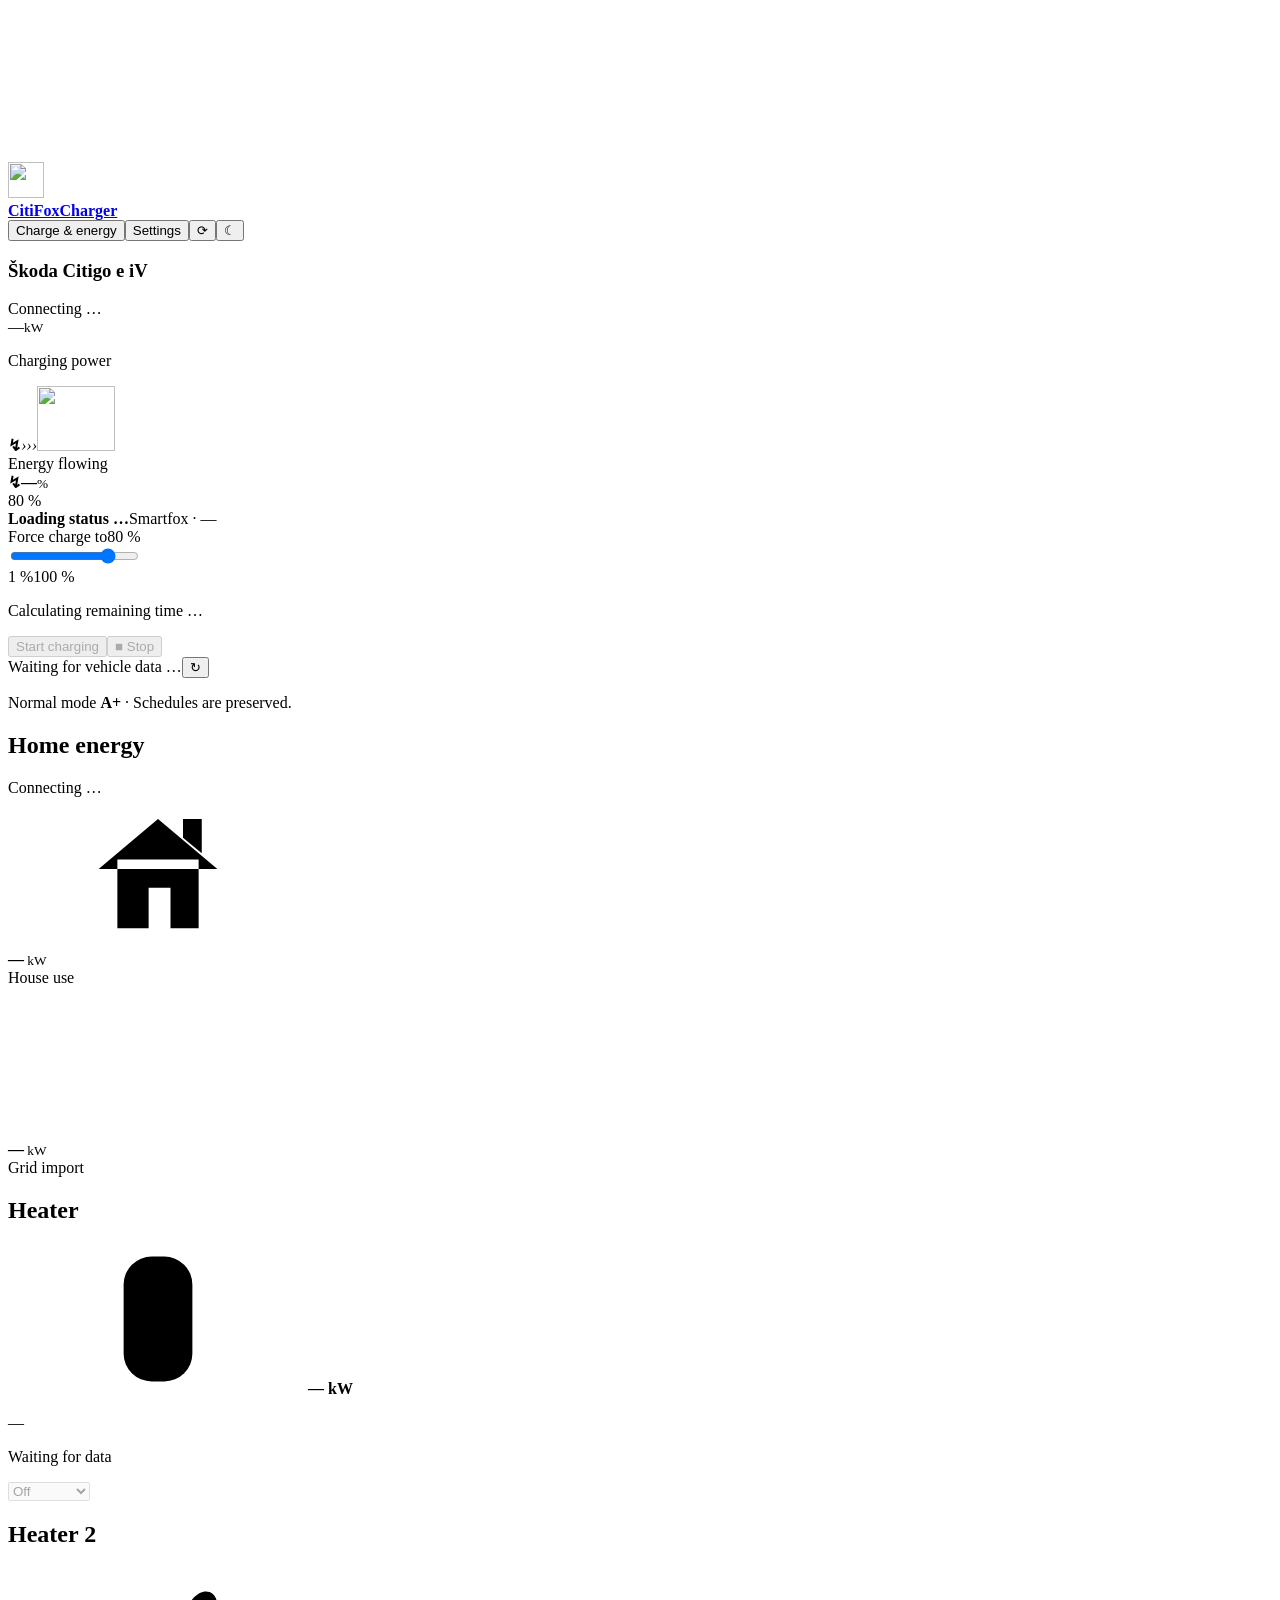
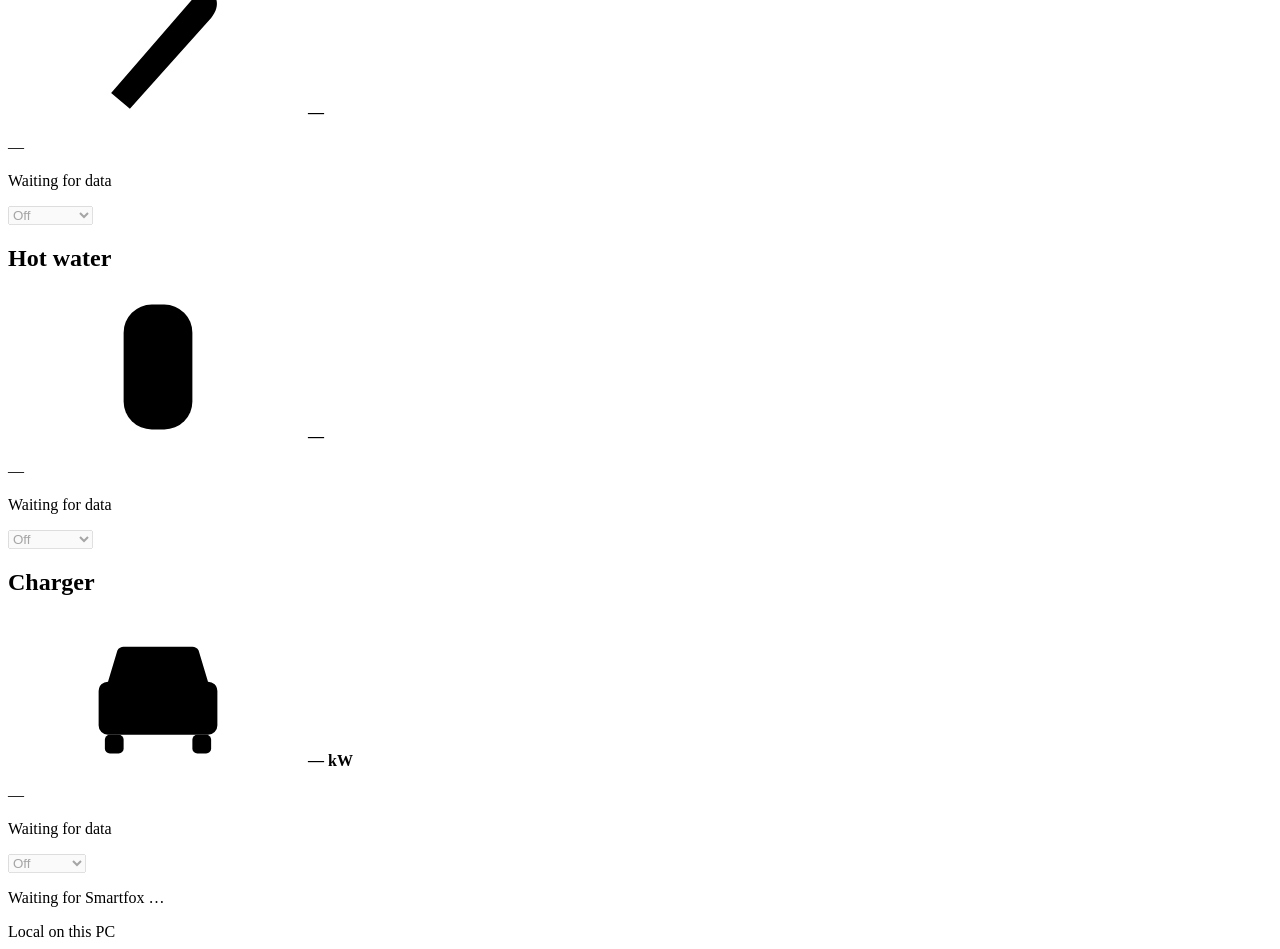
==== citifoxcharger/web/index.html @ cf266eaa "Show charging power prominently and SOC in a larger battery" ====
<!doctype html>
<html lang="en"><head><meta charset="utf-8"><meta name="viewport" content="width=device-width,initial-scale=1"><title>CitiFoxCharger</title><link rel="icon" type="image/png" href="/icon.png?v=1.8.11"><link rel="apple-touch-icon" href="/icon.png?v=1.8.11"><link rel="stylesheet" href="/style.css"><script src="/i18n.js" defer></script><script src="/app.js" defer></script></head>
<body><div class="shell">
<svg class="icon-definitions" aria-hidden="true" xmlns="http://www.w3.org/2000/svg"><defs>
<symbol id="icon-house" viewBox="0 0 48 48"><path d="m5 23 19-16 19 16M11 20v22h10V29h7v13h9V20M32 13V7h6v11"/></symbol>
<symbol id="icon-grid" viewBox="0 0 48 48"><path d="m24 4-14 39m14-39 14 39M19 16h10M15 28h18M11 39h26M14 17h20M9 29h30M19 16l14 12m-4-12L15 28m0 0 22 11m-4-11L11 39"/></symbol>
<symbol id="icon-boiler" viewBox="0 0 48 48"><rect x="13" y="4" width="22" height="40" rx="9"/><circle cx="24" cy="15" r="5"/><path d="m24 12 2 3M18 44v2m12-2v2"/></symbol>
<symbol id="icon-heater" viewBox="0 0 48 48"><path d="m9 40 26-30c5-6 11 0 6 6L15 45M13 39l26-29M7 36l12 10M5 40l8 7"/></symbol>
<symbol id="icon-car" viewBox="0 0 48 48"><path d="m8 21 3-10c.4-.8 1.2-1.2 2-1.2h22c.8 0 1.6.4 2 1.2l3 10M8 21h32a3 3 0 0 1 3 3v11a3 3 0 0 1-3 3H8a3 3 0 0 1-3-3V24a3 3 0 0 1 3-3Z"/><rect x="7" y="38" width="6" height="6" rx="1.6"/><rect x="35" y="38" width="6" height="6" rx="1.6"/><circle cx="14" cy="27" r="2.1" fill="currentColor" stroke="none"/><circle cx="34" cy="27" r="2.1" fill="currentColor" stroke="none"/><path d="M16 31.5q8 7 16 0"/></symbol>
</defs></svg>
<header><a class="brand" href="/" aria-label="CitiFoxCharger home"><img class="brand-icon" src="/icon.png?v=1.8.11" width="36" height="36" alt=""><div class="brand-info"><strong>CitiFoxCharger</strong><time id="header-clock" class="header-clock"></time></div></a><nav aria-label="Main navigation"><button class="nav active" data-tab="overview">Charge &amp; energy</button><button class="nav" data-tab="settings">Settings</button><button id="reload-app" class="nav reload-app" aria-label="Reload page" title="Reload page without restarting the backend">⟳</button><button id="theme-toggle" class="nav theme-toggle" aria-label="Switch to dark mode" title="Change appearance">☾</button></nav></header>
<main><div id="global-error" class="notice error" role="alert" hidden></div><div id="toast" class="notice success" role="status" hidden></div>
<section id="overview" aria-label="Charging">
  <article class="card charging-card">
    <div class="card-top"><div><button id="open-limit-trial" class="trial-shortcut" type="button" hidden>Prepare vehicle-stop test · 60 min</button><h1>Škoda Citigo e iV</h1></div><span id="car-badge" class="badge">Connecting …</span></div>
    <div class="soc-row"><div><div class="metric"><span id="power-reading" title="Current charging power from Smartfox">—</span><small>kW</small></div><p class="muted">Charging power</p></div><div class="charge-motion" aria-hidden="true"><div class="charge-stream"><b>↯</b><i>›</i><i>›</i><i>›</i><img class="charging-car" src="/charging-car.png?v=1.8.11" width="78" height="65" alt=""></div><span>Energy flowing</span></div><div class="power-group"><div class="battery" role="group" aria-label="Battery level"><div id="battery-fill" class="battery-fill" aria-hidden="true"></div><span class="battery-level"><b aria-hidden="true">↯</b><strong id="soc">—</strong><small>%</small></span></div></div></div>
    <div class="soc-progress"><div class="track" role="progressbar" aria-label="Battery level" aria-valuemin="0" aria-valuemax="100" id="soc-progress"><span id="soc-track"></span></div><div class="soc-target" id="soc-target"><span id="soc-target-label">80 %</span></div></div>
    <div class="status-line"><span class="status-dot" id="charging-dot"></span><strong id="car-state">Loading status …</strong><span id="charger-mode" class="mode-badge">Smartfox · —</span></div>
    <div class="target-control"><div class="target-heading"><label id="target-label" for="target">Force charge to</label><output id="target-value" for="target">80 %</output></div><input id="target" type="range" min="1" max="100" value="80" step="1" aria-label="Target battery level in percent"><div class="range-labels"><span>1 %</span><span>100 %</span></div><p id="charge-eta" class="charge-eta" title="Estimate using 32.3 kWh usable capacity, assumed 90% efficiency and constant power. Temperature and schedules may change it.">Calculating remaining time …</p></div>
    <div class="actions"><button id="force" class="button primary" disabled>Start charging</button><button id="stop" class="button secondary" disabled>■ Stop</button></div>
    <p id="operation-hint" class="operation-hint" hidden></p><div id="session-status" class="session-status" role="status" hidden></div>
    <div class="card-bottom"><span class="data-timestamps"><span id="car-time">Waiting for vehicle data …</span><span id="car-read"></span></span><button id="refresh" aria-label="Refresh display" title="Refresh display">↻</button></div>
  </article>
  <p id="normal-mode-note" class="normal-mode">Normal mode <strong>A+</strong> · Schedules are preserved.</p>
  <p id="monitoring-note" class="normal-mode" role="status" hidden></p>
 <article id="energy" class="card energy-card compact-energy" aria-label="Energy overview">
  <div class="card-top"><h2>Home energy</h2><span id="energy-badge" class="badge">Connecting …</span></div>
  <div class="energy-flow" id="energy-flow">
   <div class="energy-ring house-ring"><svg class="energy-icon" aria-hidden="true"><use href="#icon-house"/></svg><div><strong id="house-power">—</strong><small> kW</small></div><span>House use</span></div>
   <div class="energy-link" aria-hidden="true"><span></span></div>
   <div class="energy-ring grid-ring" id="grid-ring"><svg class="energy-icon" aria-hidden="true"><use href="#icon-grid"/></svg><div><strong id="grid-power">—</strong><small> kW</small></div><span id="grid-label">Grid import</span></div>
  </div>
  <div class="energy-devices">
   <div class="energy-device"><div class="device-heading"><span class="device-dot" id="heater-dot"></span><h2>Heater</h2></div><svg class="device-icon" aria-hidden="true"><use href="#icon-boiler"/></svg><strong id="heater-power">— kW</strong><p id="heater-detail" class="device-detail">—</p><p id="heater-status" class="device-status">Waiting for data</p><select id="heater-mode" class="heater-mode" aria-label="Heater mode" disabled><option value="unknown" disabled>Unknown</option><option value="off">Off</option><option value="auto">Automatic</option><option value="manual">Manual</option></select></div>
   <div class="energy-device"><div class="device-heading"><span class="device-dot" id="heater2-dot"></span><h2>Heater 2</h2></div><svg class="device-icon" aria-hidden="true"><use href="#icon-heater"/></svg><strong id="heater2-state">—</strong><p id="heater2-detail" class="device-detail">—</p><p id="heater2-status" class="device-status">Waiting for data</p><select id="heater2-mode" class="heater-mode" aria-label="Heater 2 mode" disabled><option value="unknown" disabled>Unknown</option><option value="off">Off</option><option value="auto">Automatic</option><option value="manual">Manual on</option></select></div>
   <div class="energy-device"><div class="device-heading"><span class="device-dot" id="hot-water-dot"></span><h2>Hot water</h2></div><svg class="device-icon" aria-hidden="true"><use href="#icon-boiler"/></svg><strong id="hot-water-state">—</strong><p id="hot-water-detail" class="device-detail">—</p><p id="hot-water-status" class="device-status">Waiting for data</p><select id="hot-water-mode" class="heater-mode" aria-label="Hot water mode" disabled><option value="unknown" disabled>Unknown</option><option value="off">Off</option><option value="auto">Automatic</option><option value="manual">Manual on</option></select></div>
   <div class="energy-device"><div class="device-heading"><span class="device-dot" id="station-dot"></span><h2>Charger</h2></div><svg class="device-icon" aria-hidden="true"><use href="#icon-car"/></svg><strong id="station-power">— kW</strong><p id="station-detail" class="device-detail">—</p><p id="station-status" class="device-status">Waiting for data</p><select id="station-mode" class="heater-mode" aria-label="Charger mode" disabled><option value="unknown" disabled>Unknown</option><option value="OFF">Off</option><option value="A+">A+</option><option value="M+">M+</option></select></div>
  </div>
  <p id="energy-time" class="energy-time">Waiting for Smartfox …</p>
 </article>
</section>
<section id="settings" aria-label="Settings" hidden>
  <p class="fine app-version">Version: <span id="release-info">—</span></p>
  <div class="card appearance"><h2>Home network access</h2><p id="network-status" class="fine">Loading network status …</p><a id="network-url" hidden target="_blank" rel="noreferrer"></a><p id="network-certificate-download" hidden><a id="download-certificate" class="button secondary" href="/api/network/certificate" download="CitiFoxCharger-Home-Network.cer" title="Public certificate only; no private key">Download public certificate</a></p><p id="certificate-download-status" class="fine" role="status" hidden></p><p class="fine">Run once on the tablet: <strong>Setup-Network.cmd</strong> and choose network access settings. Guide: <strong>NETWORK.md</strong>. Device and key setup remain on the tablet.</p></div>
  <div class="card appearance"><h2>Appearance</h2><label for="language-choice">Language</label><select id="language-choice"><option value="de">Deutsch</option><option value="en">English</option></select><label for="theme-choice">Colour scheme</label><select id="theme-choice"><option value="system">System</option><option value="light">Light</option><option value="dark">Dark</option></select></div>
  <div class="settings-grid"><form id="config-form" class="card"><h2>Devices</h2><label>Smartfox address<input id="host" required></label><label>Vehicle identification number (VIN)<input id="vin" maxlength="17" autocomplete="off" spellcheck="false"></label>
    <details class="advanced"><summary>Advanced settings</summary><div class="form-grid"><label>Modbus port<input id="port" type="number" min="1" max="65535" required></label><label>Unit ID<input id="unit" type="number" min="1" max="247" required></label></div><label>Firmware<input id="firmware" maxlength="80"></label><div class="form-grid"><label>Smartfox poll (seconds)<input id="sf-poll" type="number" min="5" max="3600" required></label><label>Timeout (seconds)<input id="sf-timeout" type="number" min="1" max="10" required></label></div>
    <label>Read profile<select id="profile"><option value="observed">40999 / 41015 / 42111 · raw values</option><option value="manufacturer_v22e">Older manufacturer list v22e · Charger 1</option></select></label><label>Word order<select id="word-order"><option value="big">Most significant word first</option><option value="little">Least significant word first</option></select></label><label class="check"><input id="interpretation" type="checkbox"><span>Register meanings and word order were checked against this firmware.</span></label><div class="form-grid"><label>Škoda poll (seconds)<input id="car-poll" type="number" min="60" max="3600" required></label><label>Stale after (seconds)<input id="car-stale" type="number" min="300" max="86400" required></label></div><p class="fine">The target is checked against vehicle reports. Delays are possible. Monitoring requires the backend and PC to keep running.</p></details><button class="button primary" type="submit">Save</button></form>
    <form id="key-form" class="card"><h2>MyŠkoda access</h2><p id="key-status" class="fine"></p><label>Add or replace API key<input id="api-key" type="password" autocomplete="off" spellcheck="false" required minlength="8"></label><label class="check"><input id="persist" type="checkbox"><span>Save on this PC with Windows encryption</span></label><div class="actions"><button class="button primary" type="submit">Save key</button><button class="button secondary" type="button" id="clear-key">Remove</button></div><details class="advanced"><summary>Sign-in help</summary><p class="fine">Find keys in the MyŠkoda app under Profile → Smart Home.</p><a href="https://go.skoda.eu/api-keys" target="_blank" rel="noreferrer">Manage API keys ↗</a></details></form>
  </div>
  <section class="card diagnosis" hidden><h2>Vehicle charging limit</h2><p id="vehicle-limit-info" class="fine"></p><p class="fine">With a readable vehicle limit, manual Start sets and verifies the target. Otherwise M+ charging is monitored using SMARTFOX energy and vehicle reports. The estimated SOC is marked *. Missing cloud data do not stop charging. Measurement gaps increase uncertainty, with a target +5 fallback. Old starting SOC, capacity and losses affect accuracy. Charging profiles are not edited.</p><button id="restore-vehicle-limit" class="button secondary" type="button" hidden>Retry restoring vehicle limit</button><button id="confirm-restored-limit" class="button secondary" type="button" hidden>Confirm restored limit at vehicle</button><button id="release-limit-guard" class="button secondary" type="button" hidden>Release A+ normal mode</button>
   <details id="limit-test-panel" hidden><summary>Isolated vehicle-limit test</summary>
    <p>Sending a test limit alone never starts charging or changes SMARTFOX mode. A separate supervised trial can explicitly start with an unconfirmed limit. Existing charging schedules are not edited.</p>
    <ol><li>End any current charging session.</li><li>In CitiFoxCharger select Charger → Off. Wait for Off and 0 kW.</li><li>Choose a test limit and send it once. Do not use Force charge for this test.</li><li>Check the actual vehicle limit in MyŠkoda or the car if displayed. API acceptance alone is not confirmation.</li><li>Send the normal 80% limit, then end the test. The charger stays Off. Select A+ separately when you want normal operation again.</li></ol>
    <button id="prepare-limit-test-off" class="button secondary" type="button">1 · Charger Off for test</button>
    <label for="limit-test-target">Explicit test limit</label><input id="limit-test-target" type="number" min="1" max="100" step="1" value="37"><p class="fine">Exact integer, no rounding. The vehicle may reject values such as 37%.</p>
    <button id="send-limit-test" class="button secondary" type="button">Send test limit · no charging Start</button>
    <p class="fine">Vehicle-stop trial: no app stop at target; maximum 60 minutes after Start. Manual stops and app fallbacks make the test inconclusive.</p>
    <button id="start-limit-trial" class="button secondary" type="button" disabled>Supervised Start with unconfirmed limit</button>
    <button id="stop-limit-trial" class="button secondary" type="button" disabled>Stop trial · charger Off</button>
    <p id="limit-trial-result" class="fine" role="status" style="white-space:pre-line"></p><p id="limit-trial-reason" class="fine"></p>
    <button id="restore-limit-test" class="button secondary" type="button" disabled>Send normal 80% limit</button>
    <button id="end-limit-test" class="button secondary" type="button" disabled>End test · keep Off</button>
    <p id="limit-test-result" class="fine" role="status" style="white-space:pre-line">No vehicle-limit test has been run.</p><p id="limit-test-reason" class="fine"></p>
   </details>
  </section>
  <dialog id="end-limit-test-dialog" class="card"><h2>End isolated limit test</h2><p>Ending the test sends no command and leaves the charger Off. An accepted 80% request does not prove restoration. Check the actual vehicle limit before allowing normal charging. If the limit is not visible in MyŠkoda or the car, it remains unconfirmed.</p><button id="cancel-end-limit-test" type="button" class="button secondary">Cancel</button><button id="confirm-end-limit-test" type="button" class="button">End test and keep charger Off</button></dialog>
  <details class="card diagnosis"><summary>Diagnostics and connection details</summary><div class="diagnostic-report"><p class="fine">View or download a sanitized report from this device, including over the home network. No VIN, API key or passwords.</p><div class="diagnostic-actions"><button id="show-diagnostics" class="button secondary" type="button">Show diagnostics</button><a id="download-diagnostics" class="button secondary" href="/api/diagnostics/download" download="CitiFoxCharger-Diagnostics.json">Download JSON</a></div><p id="diagnostic-summary" class="fine" role="status"></p><pre id="diagnostic-json" class="diagnostic-json" hidden></pre></div><div class="diagnostic-grid"><div><h3>Smartfox</h3><p id="sf-meta" class="fine"></p><p id="sf-notice" class="fine"></p><p id="sf-control-reason" class="fine"></p><p id="sf-web-meta" class="fine"></p><a id="device-link" href="http://192.168.0.81/" target="_blank" rel="noreferrer">Open Smartfox ↗</a></div><div><h3>Škoda</h3><p id="car-message" class="fine"></p><p id="api-meta" class="fine"></p><p class="fine">Vehicle data and the cloud query can have different timestamps.</p><a href="https://public.api.connect.skoda-auto.cz/docs" target="_blank" rel="noreferrer">API documentation ↗</a></div></div><div class="table-wrap"><table><thead><tr><th>PDU address</th><th>16-bit words</th><th>Numeric candidate</th><th>Status</th></tr></thead><tbody id="register-rows"></tbody></table></div><h3>Recent actions</h3><ul id="events" class="event-list"></ul></details>
  <section id="app-update-panel" class="card diagnosis"><h2>Application update</h2><p class="fine" id="update-hint">Update from GitHub, restart the backend and reload this page.</p><button id="update-app" class="button secondary" disabled>Update & restart</button><div id="update-confirmation" hidden><p class="fine">Install updates from GitHub and restart the tablet backend now? This page will reconnect automatically.</p><div class="diagnostic-actions"><button id="confirm-update" class="button primary" type="button">Confirm update</button><button id="cancel-update" class="button secondary" type="button">Cancel</button></div></div><p id="update-status" class="fine" role="status" aria-live="polite"></p></section>
  <div class="app-control"><p class="fine">Monitoring continues with the browser closed. After a stop request, the app can exit once Smartfox confirms no charging power. Exit is blocked while charging.</p><button id="quit-app" class="button secondary">Exit app</button></div>
</section>
<dialog id="start-limit-trial-dialog" class="card"><h2>Supervised vehicle-stop trial</h2><p id="limit-trial-confirmation"></p><button id="cancel-limit-trial" type="button" class="button secondary">Cancel</button><button id="confirm-limit-trial" type="button" class="button">Accept unconfirmed limit and start trial</button></dialog>
<footer><span><span class="dot"></span><span id="location-label">Local on this PC</span></span><span id="connection-summary"></span></footer>
</main></div><dialog id="release-guard-dialog" class="card" aria-labelledby="release-guard-title"><h2 id="release-guard-title">Release A+ normal mode</h2><p>The vehicle limit remains unconfirmed, including 80%. A+ returns control to the vehicle and SMARTFOX rules and schedules, which may start charging. Check the desired limit directly in MyŠkoda or the car.</p><p>No vehicle start or further limit change will be sent. Automatic target control will end.</p><div class="actions"><button id="confirm-release-guard" class="button primary" type="button">Release A+ normal mode</button><button id="cancel-release-guard" class="button secondary" type="button">Cancel</button></div></dialog></body></html>
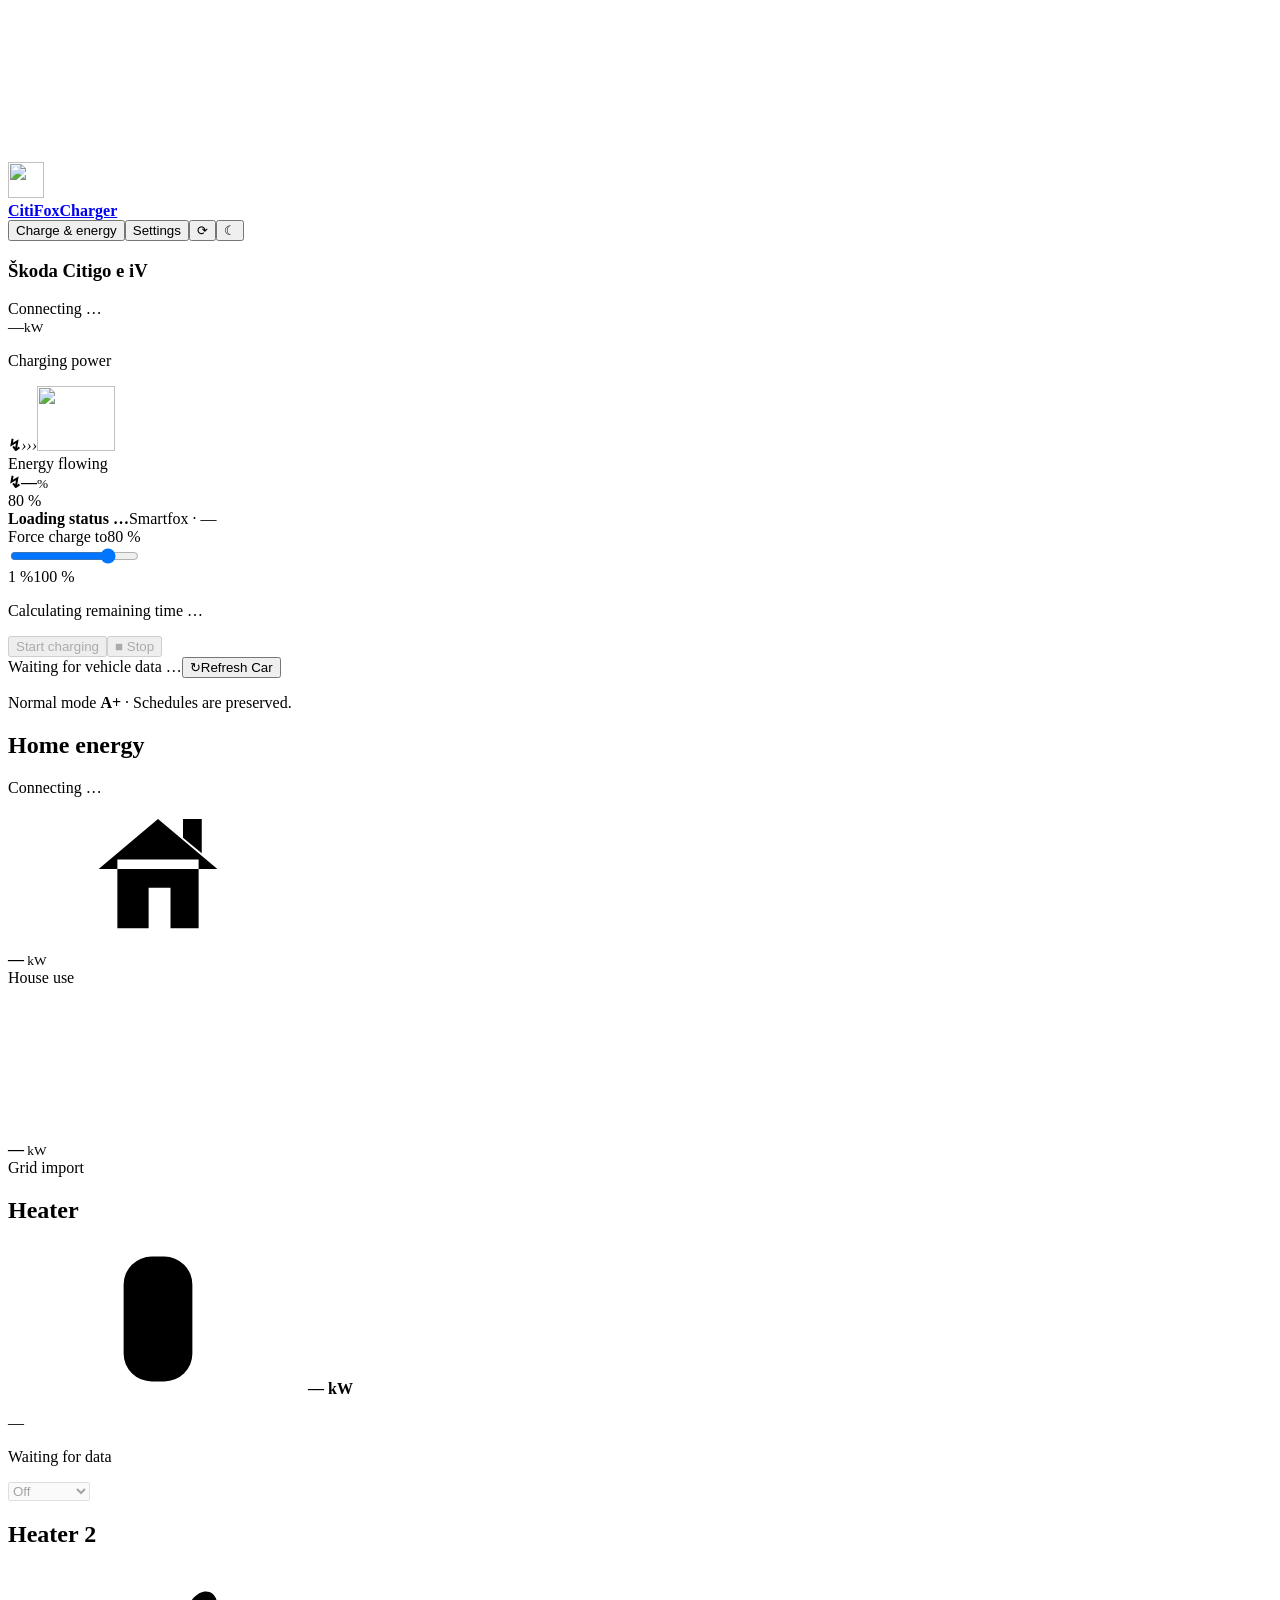
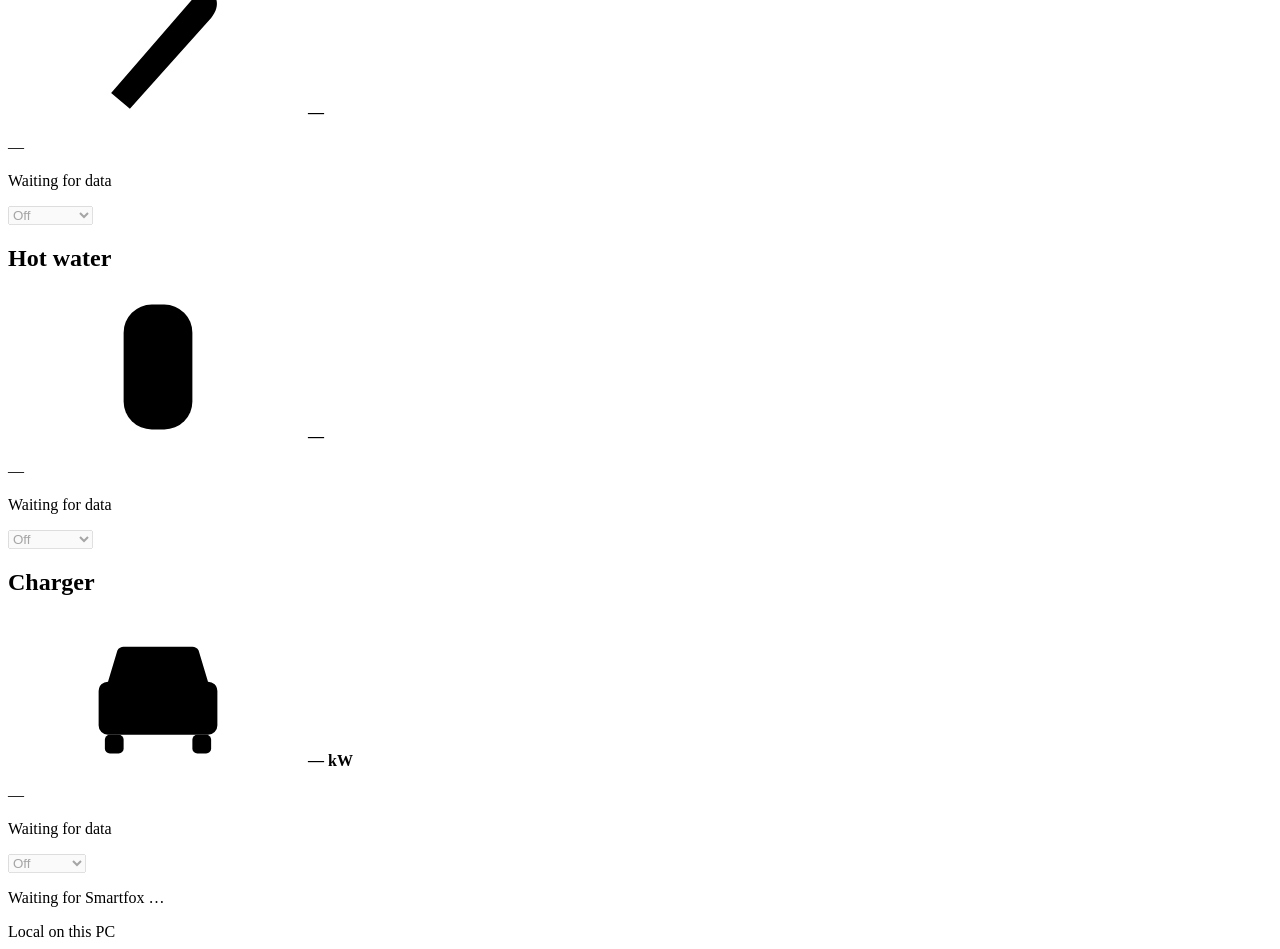
==== commit 6ac905de: "Label vehicle refresh and align phone power and battery side by side" ====
--- a/citifoxcharger/web/index.html
+++ b/citifoxcharger/web/index.html
@@ -19,7 +19,7 @@
     <div class="target-control"><div class="target-heading"><label id="target-label" for="target">Force charge to</label><output id="target-value" for="target">80 %</output></div><input id="target" type="range" min="1" max="100" value="80" step="1" aria-label="Target battery level in percent"><div class="range-labels"><span>1 %</span><span>100 %</span></div><p id="charge-eta" class="charge-eta" title="Estimate using 32.3 kWh usable capacity, assumed 90% efficiency and constant power. Temperature and schedules may change it.">Calculating remaining time …</p></div>
     <div class="actions"><button id="force" class="button primary" disabled>Start charging</button><button id="stop" class="button secondary" disabled>■ Stop</button></div>
     <p id="operation-hint" class="operation-hint" hidden></p><div id="session-status" class="session-status" role="status" hidden></div>
-    <div class="card-bottom"><span class="data-timestamps"><span id="car-time">Waiting for vehicle data …</span><span id="car-read"></span></span><button id="refresh" aria-label="Refresh display" title="Refresh display">↻</button></div>
+    <div class="card-bottom"><span class="data-timestamps"><span id="car-time">Waiting for vehicle data …</span><span id="car-read"></span></span><button id="refresh" aria-label="Refresh Car" title="Fetch available data from Škoda; vehicle timestamp may remain unchanged."><span aria-hidden="true">↻</span><span>Refresh Car</span></button></div>
   </article>
   <p id="normal-mode-note" class="normal-mode">Normal mode <strong>A+</strong> · Schedules are preserved.</p>
   <p id="monitoring-note" class="normal-mode" role="status" hidden></p>
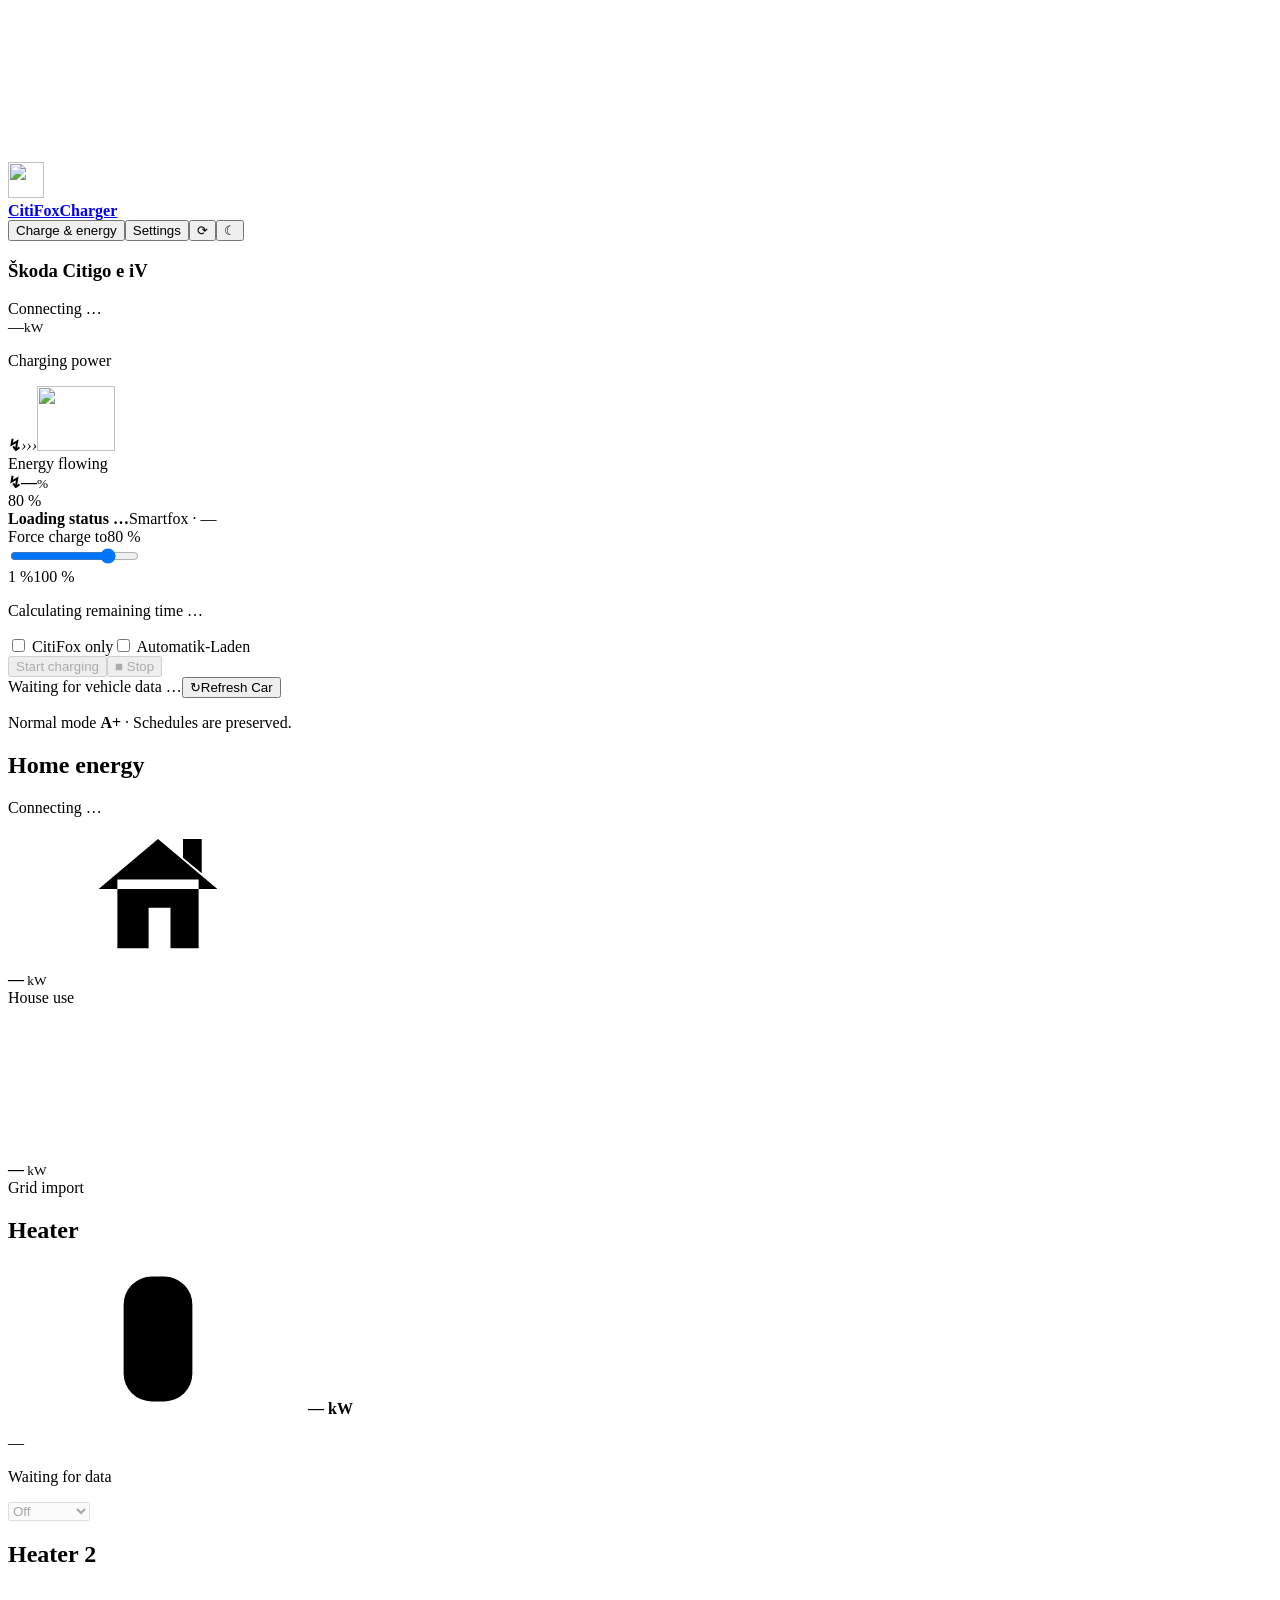
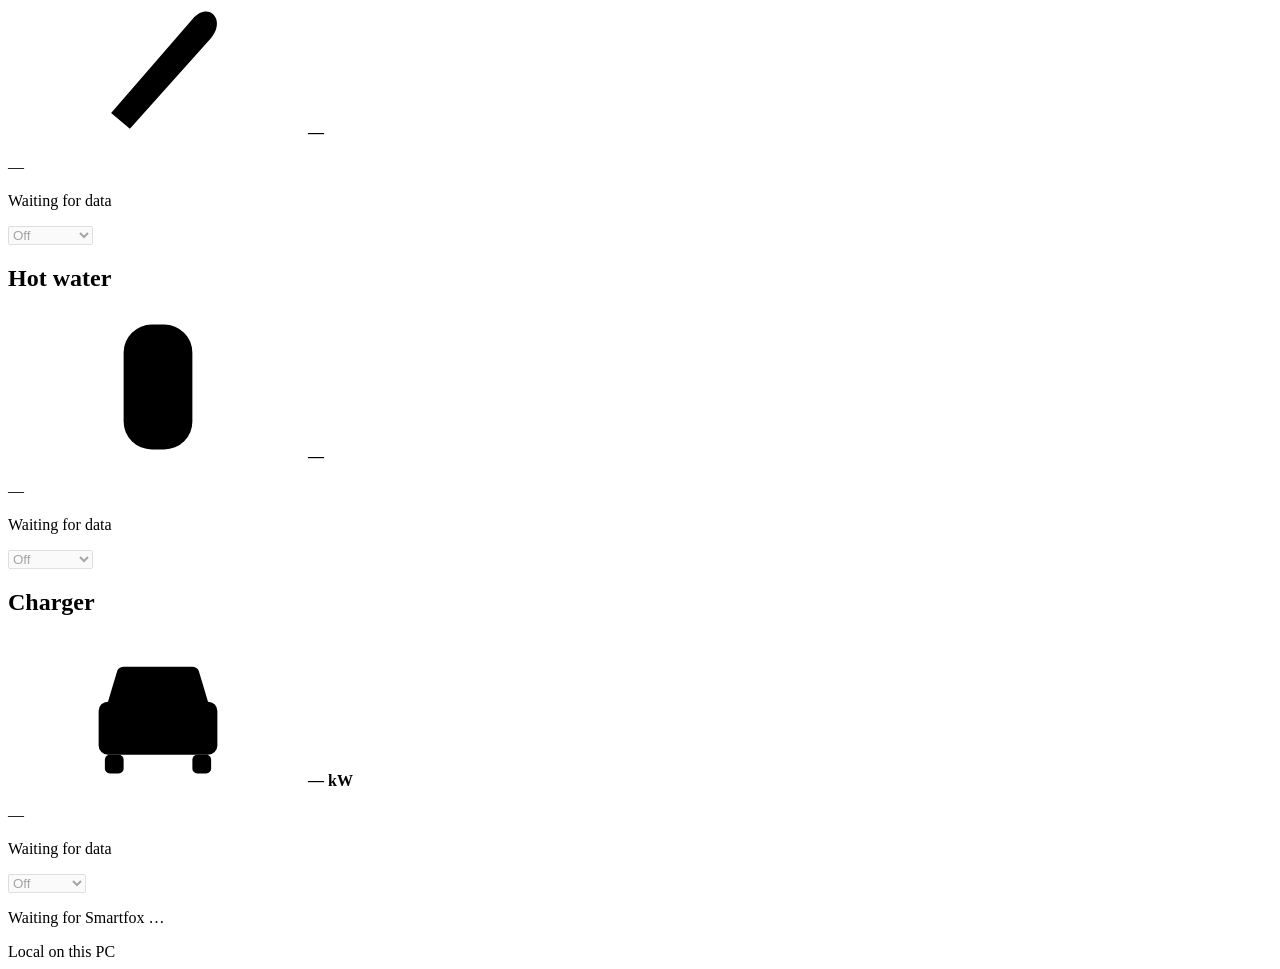
==== commit ee5d553d: "Add exclusive CitiFox ownership and monitored automatic charging window" ====
--- a/citifoxcharger/web/index.html
+++ b/citifoxcharger/web/index.html
@@ -17,6 +17,7 @@
     <div class="soc-progress"><div class="track" role="progressbar" aria-label="Battery level" aria-valuemin="0" aria-valuemax="100" id="soc-progress"><span id="soc-track"></span></div><div class="soc-target" id="soc-target"><span id="soc-target-label">80 %</span></div></div>
     <div class="status-line"><span class="status-dot" id="charging-dot"></span><strong id="car-state">Loading status …</strong><span id="charger-mode" class="mode-badge">Smartfox · —</span></div>
     <div class="target-control"><div class="target-heading"><label id="target-label" for="target">Force charge to</label><output id="target-value" for="target">80 %</output></div><input id="target" type="range" min="1" max="100" value="80" step="1" aria-label="Target battery level in percent"><div class="range-labels"><span>1 %</span><span>100 %</span></div><p id="charge-eta" class="charge-eta" title="Estimate using 32.3 kWh usable capacity, assumed 90% efficiency and constant power. Temperature and schedules may change it.">Calculating remaining time …</p></div>
+    <div class="ownership-controls"><label><input id="citifox-only" type="checkbox"> CitiFox only</label><label><input id="automatic-charging" type="checkbox"> Automatik-Laden</label><small id="policy-status" role="status"></small></div>
     <div class="actions"><button id="force" class="button primary" disabled>Start charging</button><button id="stop" class="button secondary" disabled>■ Stop</button></div>
     <p id="operation-hint" class="operation-hint" hidden></p><div id="session-status" class="session-status" role="status" hidden></div>
     <div class="card-bottom"><span class="data-timestamps"><span id="car-time">Waiting for vehicle data …</span><span id="car-read"></span></span><button id="refresh" aria-label="Refresh Car" title="Fetch available data from Škoda; vehicle timestamp may remain unchanged."><span aria-hidden="true">↻</span><span>Refresh Car</span></button></div>
@@ -40,9 +41,11 @@
  </article>
 </section>
 <section id="settings" aria-label="Settings" hidden>
+  <form id="charging-policy-form" class="card appearance"><h2>Automatik-Ladezeit</h2><label>Von<input id="schedule-start" type="time" value="22:00" required></label><label>Bis<input id="schedule-end" type="time" value="05:00" required></label><p>Verwendet das Ladeziel der Hauptseite. Ende des Zeitraums oder Ladeziel beendet die Ladung. Nach Stoppen kein erneuter Start im selben Zeitraum.</p><button class="button secondary" type="submit">Zeitraum speichern</button></form>
   <p class="fine app-version">Version: <span id="release-info">—</span></p>
   <div class="card appearance"><h2>Home network access</h2><p id="network-status" class="fine">Loading network status …</p><a id="network-url" hidden target="_blank" rel="noreferrer"></a><p id="network-certificate-download" hidden><a id="download-certificate" class="button secondary" href="/api/network/certificate" download="CitiFoxCharger-Home-Network.cer" title="Public certificate only; no private key">Download public certificate</a></p><p id="certificate-download-status" class="fine" role="status" hidden></p><p class="fine">Run once on the tablet: <strong>Setup-Network.cmd</strong> and choose network access settings. Guide: <strong>NETWORK.md</strong>. Device and key setup remain on the tablet.</p></div>
   <div class="card appearance"><h2>Appearance</h2><label for="language-choice">Language</label><select id="language-choice"><option value="de">Deutsch</option><option value="en">English</option></select><label for="theme-choice">Colour scheme</label><select id="theme-choice"><option value="system">System</option><option value="light">Light</option><option value="dark">Dark</option></select></div>
+  <div class="card appearance"><h2>Solar phase preparation</h2><p id="solar-times" class="fine">Sunrise — · Sunset —</p><p id="solar-policy" class="fine">Local solar location has not been configured.</p></div>
   <div class="settings-grid"><form id="config-form" class="card"><h2>Devices</h2><label>Smartfox address<input id="host" required></label><label>Vehicle identification number (VIN)<input id="vin" maxlength="17" autocomplete="off" spellcheck="false"></label>
     <details class="advanced"><summary>Advanced settings</summary><div class="form-grid"><label>Modbus port<input id="port" type="number" min="1" max="65535" required></label><label>Unit ID<input id="unit" type="number" min="1" max="247" required></label></div><label>Firmware<input id="firmware" maxlength="80"></label><div class="form-grid"><label>Smartfox poll (seconds)<input id="sf-poll" type="number" min="5" max="3600" required></label><label>Timeout (seconds)<input id="sf-timeout" type="number" min="1" max="10" required></label></div>
     <label>Read profile<select id="profile"><option value="observed">40999 / 41015 / 42111 · raw values</option><option value="manufacturer_v22e">Older manufacturer list v22e · Charger 1</option></select></label><label>Word order<select id="word-order"><option value="big">Most significant word first</option><option value="little">Least significant word first</option></select></label><label class="check"><input id="interpretation" type="checkbox"><span>Register meanings and word order were checked against this firmware.</span></label><div class="form-grid"><label>Škoda poll (seconds)<input id="car-poll" type="number" min="60" max="3600" required></label><label>Stale after (seconds)<input id="car-stale" type="number" min="300" max="86400" required></label></div><p class="fine">The target is checked against vehicle reports. Delays are possible. Monitoring requires the backend and PC to keep running.</p></details><button class="button primary" type="submit">Save</button></form>
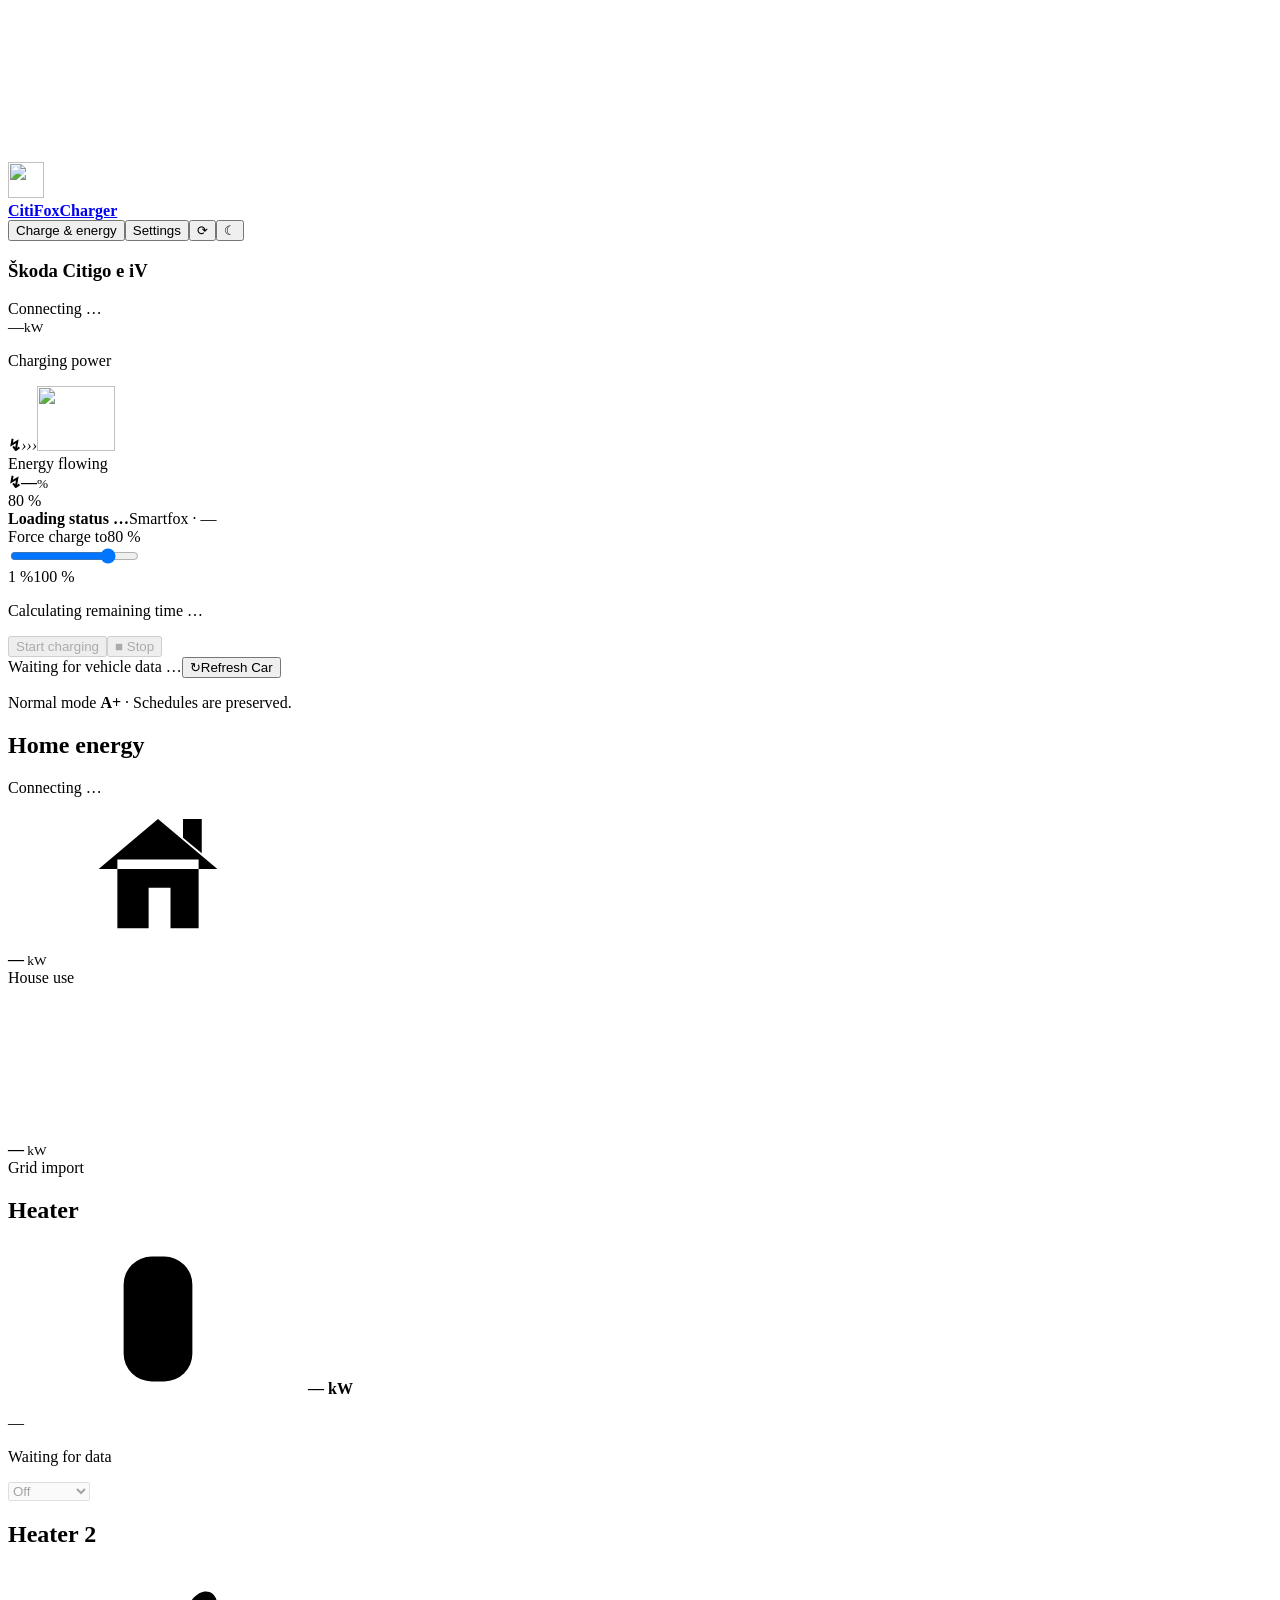
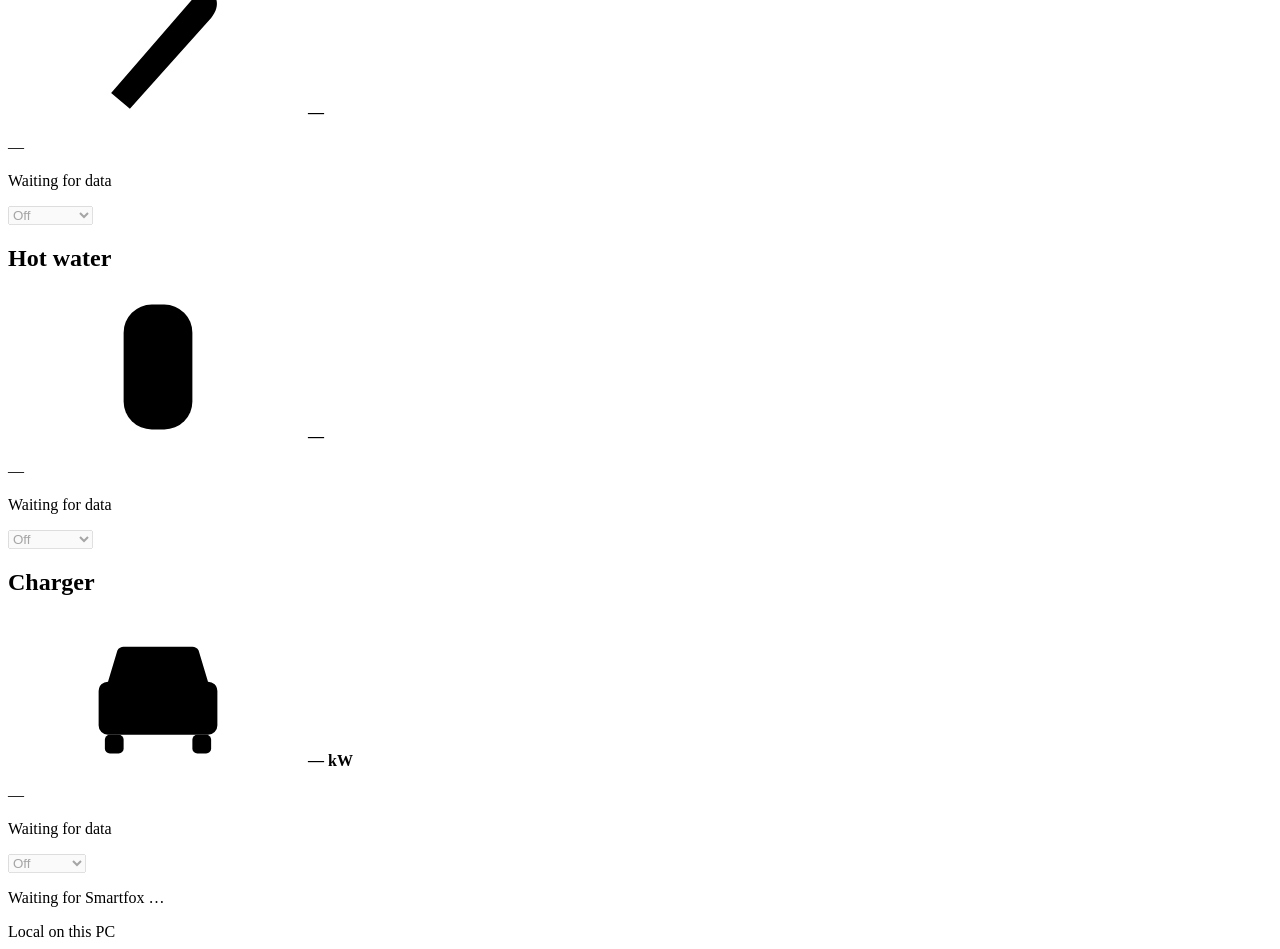
==== commit 8d98ca72: "Polish charging switches and fit portrait tablets; hide public policy controls" ====
--- a/citifoxcharger/web/index.html
+++ b/citifoxcharger/web/index.html
@@ -17,7 +17,7 @@
     <div class="soc-progress"><div class="track" role="progressbar" aria-label="Battery level" aria-valuemin="0" aria-valuemax="100" id="soc-progress"><span id="soc-track"></span></div><div class="soc-target" id="soc-target"><span id="soc-target-label">80 %</span></div></div>
     <div class="status-line"><span class="status-dot" id="charging-dot"></span><strong id="car-state">Loading status …</strong><span id="charger-mode" class="mode-badge">Smartfox · —</span></div>
     <div class="target-control"><div class="target-heading"><label id="target-label" for="target">Force charge to</label><output id="target-value" for="target">80 %</output></div><input id="target" type="range" min="1" max="100" value="80" step="1" aria-label="Target battery level in percent"><div class="range-labels"><span>1 %</span><span>100 %</span></div><p id="charge-eta" class="charge-eta" title="Estimate using 32.3 kWh usable capacity, assumed 90% efficiency and constant power. Temperature and schedules may change it.">Calculating remaining time …</p></div>
-    <div class="ownership-controls"><label><input id="citifox-only" type="checkbox"> CitiFox only</label><label><input id="automatic-charging" type="checkbox"> Automatik-Laden</label><small id="policy-status" role="status"></small></div>
+    <div id="ownership-controls" class="ownership-controls" hidden><label class="policy-switch"><input id="citifox-only" type="checkbox" role="switch"><span class="switch-track" aria-hidden="true"></span><span>CitiFox only</span></label><label class="policy-switch"><input id="automatic-charging" type="checkbox" role="switch"><span class="switch-track" aria-hidden="true"></span><span>Automatic charging</span></label><small id="policy-status" role="status" hidden></small></div>
     <div class="actions"><button id="force" class="button primary" disabled>Start charging</button><button id="stop" class="button secondary" disabled>■ Stop</button></div>
     <p id="operation-hint" class="operation-hint" hidden></p><div id="session-status" class="session-status" role="status" hidden></div>
     <div class="card-bottom"><span class="data-timestamps"><span id="car-time">Waiting for vehicle data …</span><span id="car-read"></span></span><button id="refresh" aria-label="Refresh Car" title="Fetch available data from Škoda; vehicle timestamp may remain unchanged."><span aria-hidden="true">↻</span><span>Refresh Car</span></button></div>
@@ -41,7 +41,7 @@
  </article>
 </section>
 <section id="settings" aria-label="Settings" hidden>
-  <form id="charging-policy-form" class="card appearance"><h2>Automatik-Ladezeit</h2><label>Von<input id="schedule-start" type="time" value="22:00" required></label><label>Bis<input id="schedule-end" type="time" value="05:00" required></label><p>Verwendet das Ladeziel der Hauptseite. Ende des Zeitraums oder Ladeziel beendet die Ladung. Nach Stoppen kein erneuter Start im selben Zeitraum.</p><button class="button secondary" type="submit">Zeitraum speichern</button></form>
+  <form id="charging-policy-form" class="card appearance" hidden><h2>Automatic charging window</h2><label>From<input id="schedule-start" type="time" value="22:00" required></label><label>Until<input id="schedule-end" type="time" value="05:00" required></label><p>Uses the target on the main page. Charging ends at the target or window end. After Stop, no automatic restart in the same window.</p><button class="button secondary" type="submit">Save window</button></form>
   <p class="fine app-version">Version: <span id="release-info">—</span></p>
   <div class="card appearance"><h2>Home network access</h2><p id="network-status" class="fine">Loading network status …</p><a id="network-url" hidden target="_blank" rel="noreferrer"></a><p id="network-certificate-download" hidden><a id="download-certificate" class="button secondary" href="/api/network/certificate" download="CitiFoxCharger-Home-Network.cer" title="Public certificate only; no private key">Download public certificate</a></p><p id="certificate-download-status" class="fine" role="status" hidden></p><p class="fine">Run once on the tablet: <strong>Setup-Network.cmd</strong> and choose network access settings. Guide: <strong>NETWORK.md</strong>. Device and key setup remain on the tablet.</p></div>
   <div class="card appearance"><h2>Appearance</h2><label for="language-choice">Language</label><select id="language-choice"><option value="de">Deutsch</option><option value="en">English</option></select><label for="theme-choice">Colour scheme</label><select id="theme-choice"><option value="system">System</option><option value="light">Light</option><option value="dark">Dark</option></select></div>
